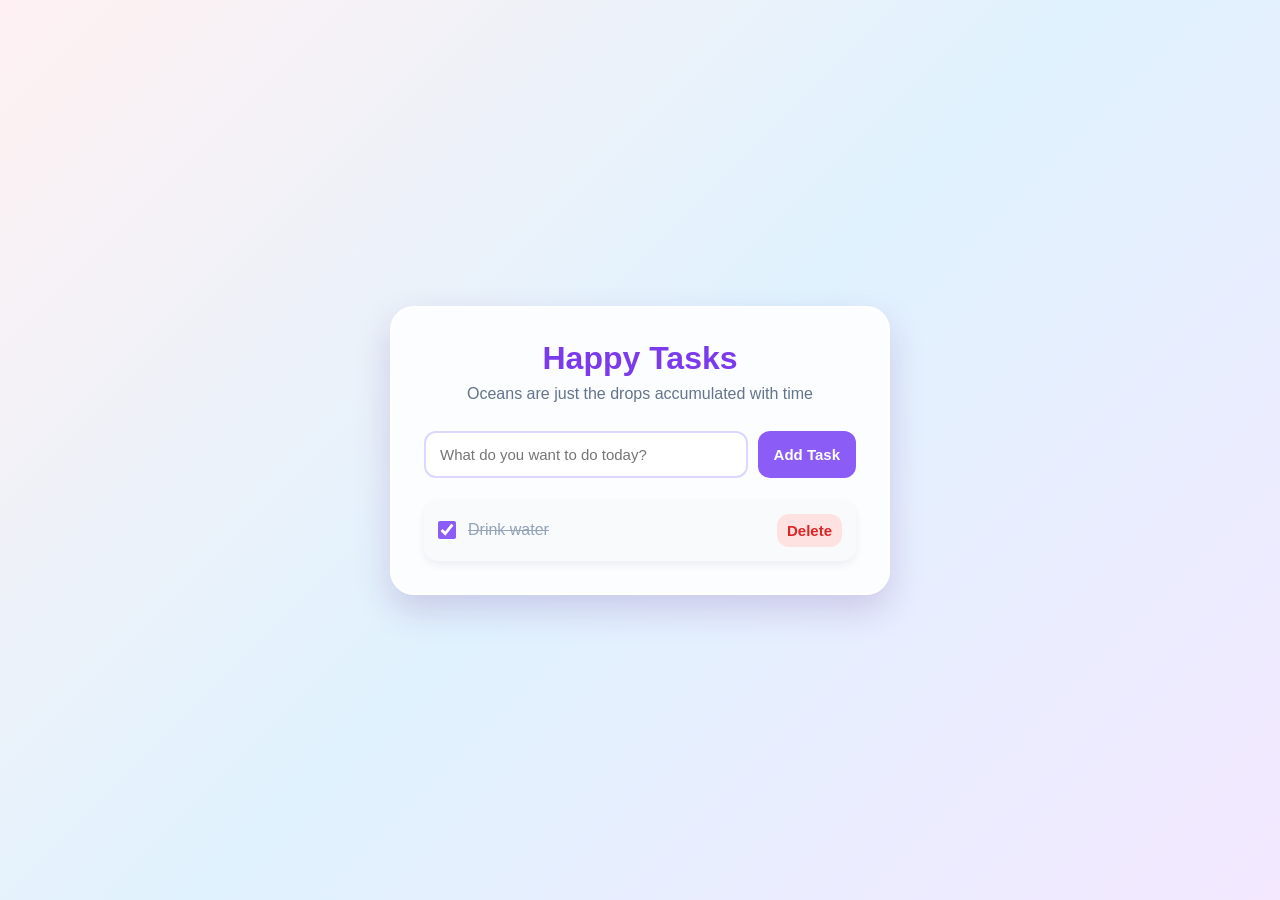
==== To-Do/index.html @ 635379ac "uploading the js  projects" ====
<!DOCTYPE html>
<html lang="en">
<head>
    <meta charset="UTF-8">
    <meta name="viewport" content="width=device-width, initial-scale=1.0">
    <title>Happy Tasks</title>
    <link rel="stylesheet" href="style.css">
</head>
<body>
    <main class="todo-app">
        <header>
            <h1>Happy Tasks</h1>
            <p class="subtitle">Oceans are just the drops accumulated with time</p>
        </header>

        <section class="add-task">
            <input type="text" id="task-input" placeholder="What do you want to do today?">
            <button onclick="addTask()">Add Task</button>
        </section>

        <section class="task-list">
            <article class="task completed">
                <input type="checkbox" checked>
                <span>Drink water</span>
                <button class="delete-btn" onclick="deleteTask(this)">Delete</button>
            </article>

        
        <script src="script.js"></script>
    </main>
</body>
</html>
---- To-Do/style.css ----
* {
    margin: 0;
    padding: 0;
    box-sizing: border-box;
}

body {
    margin :0;
    min-height: 100vh;
    display: flex;
    justify-content: center;
    align-items: center;
    padding: 20px;
    font-family: Arial, sans-serif;
    background: linear-gradient(135deg, #fff1f2, #e0f2fe, #f3e8ff);
}

.todo-app {
    width: min(100%, 500px);
    padding: 32px;
    border: 2px solid white;
    border-radius: 24px;
    background-color: rgba(255, 255, 255, 0.88);
    box-shadow: 0 15px 35px rgba(88, 28, 135, 0.18);
}

header {
    margin-bottom: 28px;
    text-align: center;
}

h1 {
    color: #7c3aed;
    font-size: 32px;
}

.subtitle {
    margin-top: 8px;
    color: #64748b;
}

.add-task {
    display: flex;
    gap: 10px;
    margin-bottom: 22px;
}

.add-task input {
    min-width: 0;
    flex: 1;
    padding: 13px 14px;
    border: 2px solid #ddd6fe;
    border-radius: 12px;
    outline: none;
    font-size: 15px;
}

.add-task input:focus {
    border-color: #8b5cf6;
}

button {
    border: none;
    border-radius: 12px;
    padding: 12px 16px;
    font-size: 15px;
    font-weight: bold;
    cursor: pointer;
}

.add-task button {
    background-color: #8b5cf6;
    color: white;
}

.add-task button:hover {
    background-color: #7c3aed;
}

.task-list {
    display: grid;
    gap: 12px;
}

.task {
    display: flex;
    align-items: center;
    gap: 12px;
    padding: 14px;
    border-radius: 14px;
    background-color: #f8fafc;
    box-shadow: 0 4px 10px rgba(15, 23, 42, 0.06);
}

.task input {
    width: 18px;
    height: 18px;
    accent-color: #8b5cf6;
    cursor: pointer;
}

.task span {
    flex: 1;
    color: #334155;
    font-size: 16px;
}

.task.completed span {
    color: #94a3b8;
    text-decoration: line-through;
}

.delete-btn {
    padding: 8px 10px;
    background-color: #fee2e2;
    color: #dc2626;
}

.delete-btn:hover {
    background-color: #fecaca;
}

footer {
    margin-top: 24px;
    text-align: center;
    color: #7c3aed;
    font-size: 14px;
    font-weight: bold;
}

@media (max-width: 450px) {
    .todo-app {
        padding: 24px 18px;
    }

    .add-task {
        flex-direction: column;
    }

    .add-task button {
        width: 100%;
    }
}
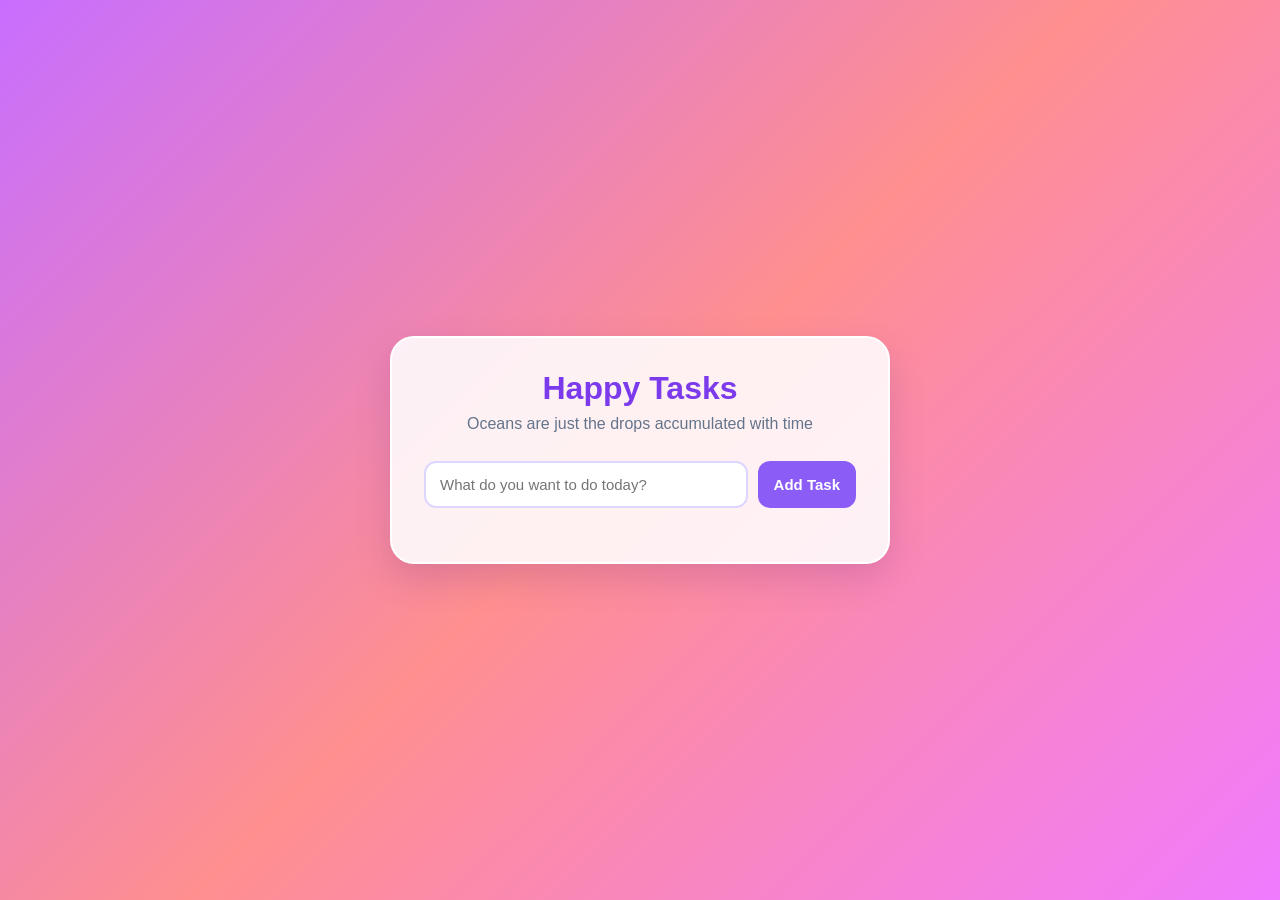
==== commit b86c9e6e: "to-do completion" ====
--- a/To-Do/index.html
+++ b/To-Do/index.html
@@ -19,12 +19,12 @@
         </section>
 
         <section class="task-list">
-            <article class="task completed">
+            <!-- <article class="task completed">
                 <input type="checkbox" checked>
                 <span>Drink water</span>
                 <button class="delete-btn" onclick="deleteTask(this)">Delete</button>
-            </article>
-
+            </article> -->
+            </section>
         
         <script src="script.js"></script>
     </main>
--- a/To-Do/style.css
+++ b/To-Do/style.css
@@ -12,7 +12,7 @@
     align-items: center;
     padding: 20px;
     font-family: Arial, sans-serif;
-    background: linear-gradient(135deg, #fff1f2, #e0f2fe, #f3e8ff);
+    background: linear-gradient(135deg, #c86eff, #ff8f8f, #f07bff);
 }
 
 .todo-app {
